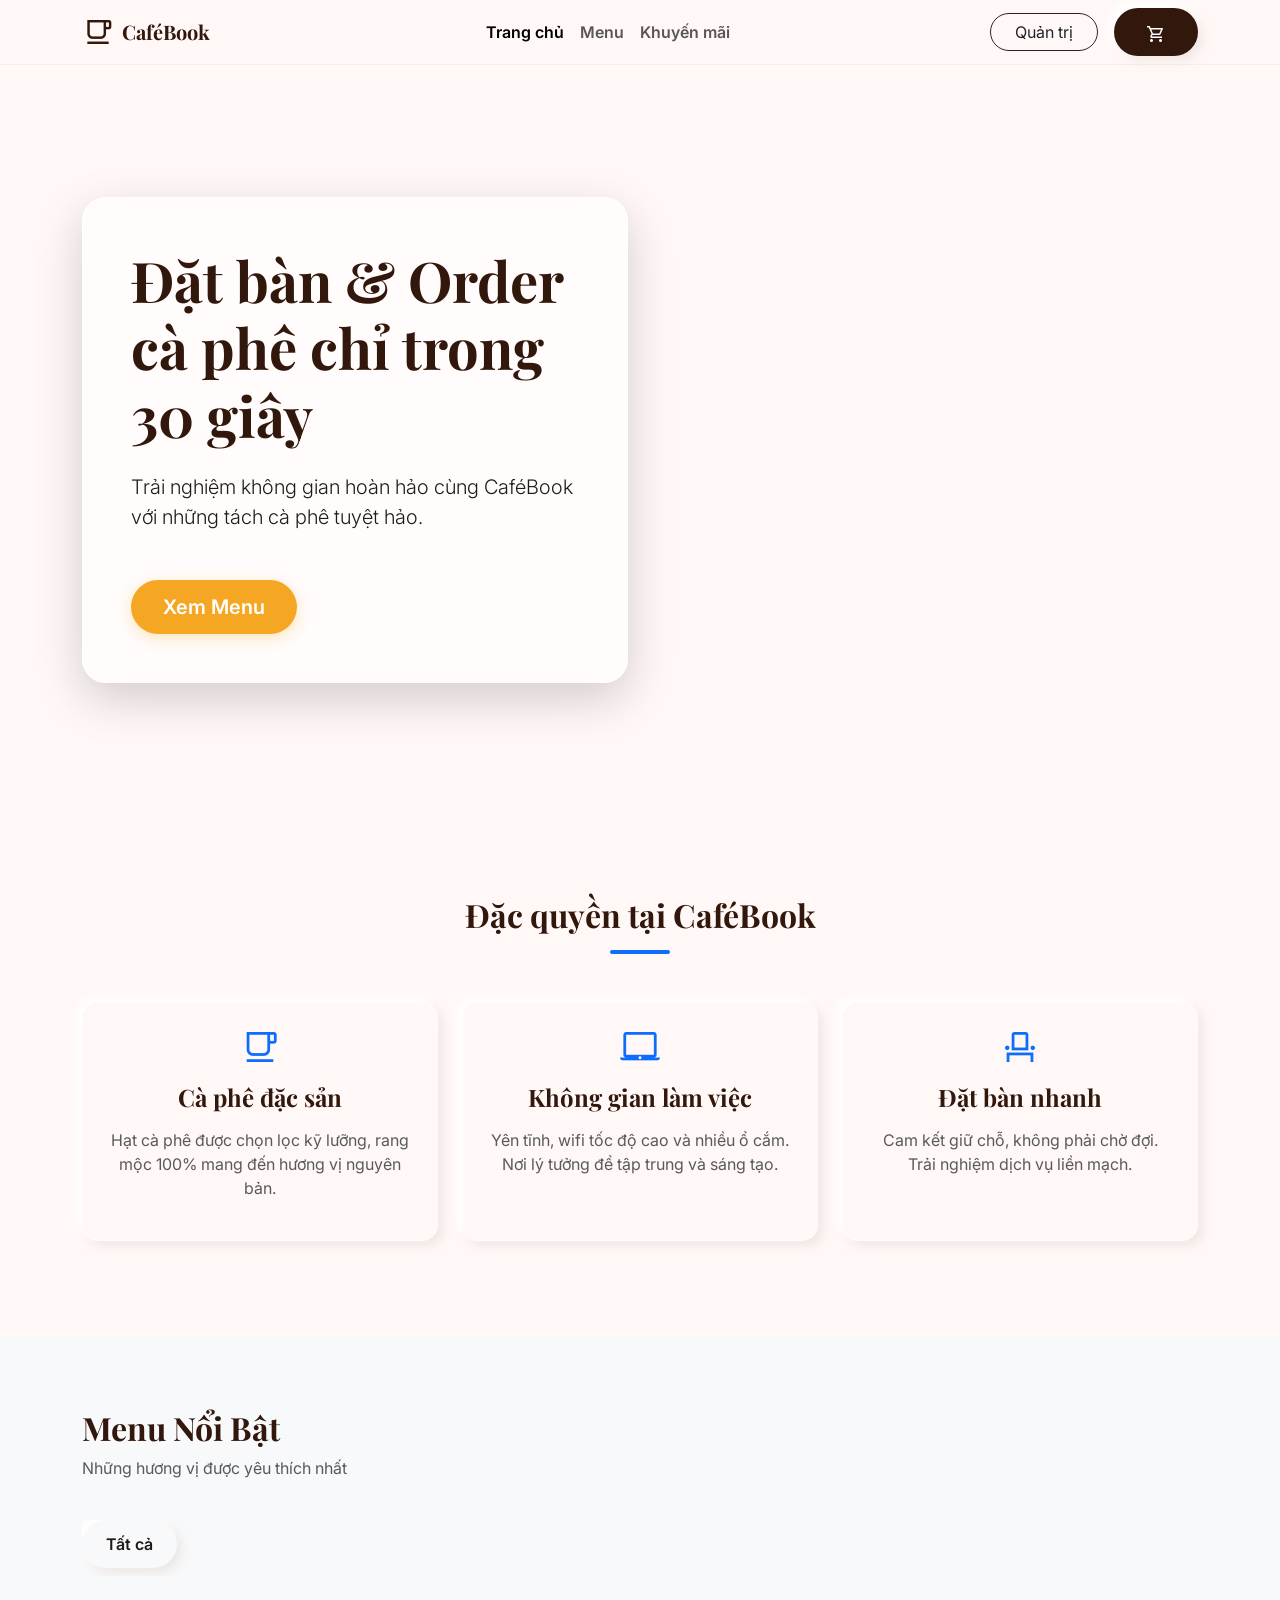
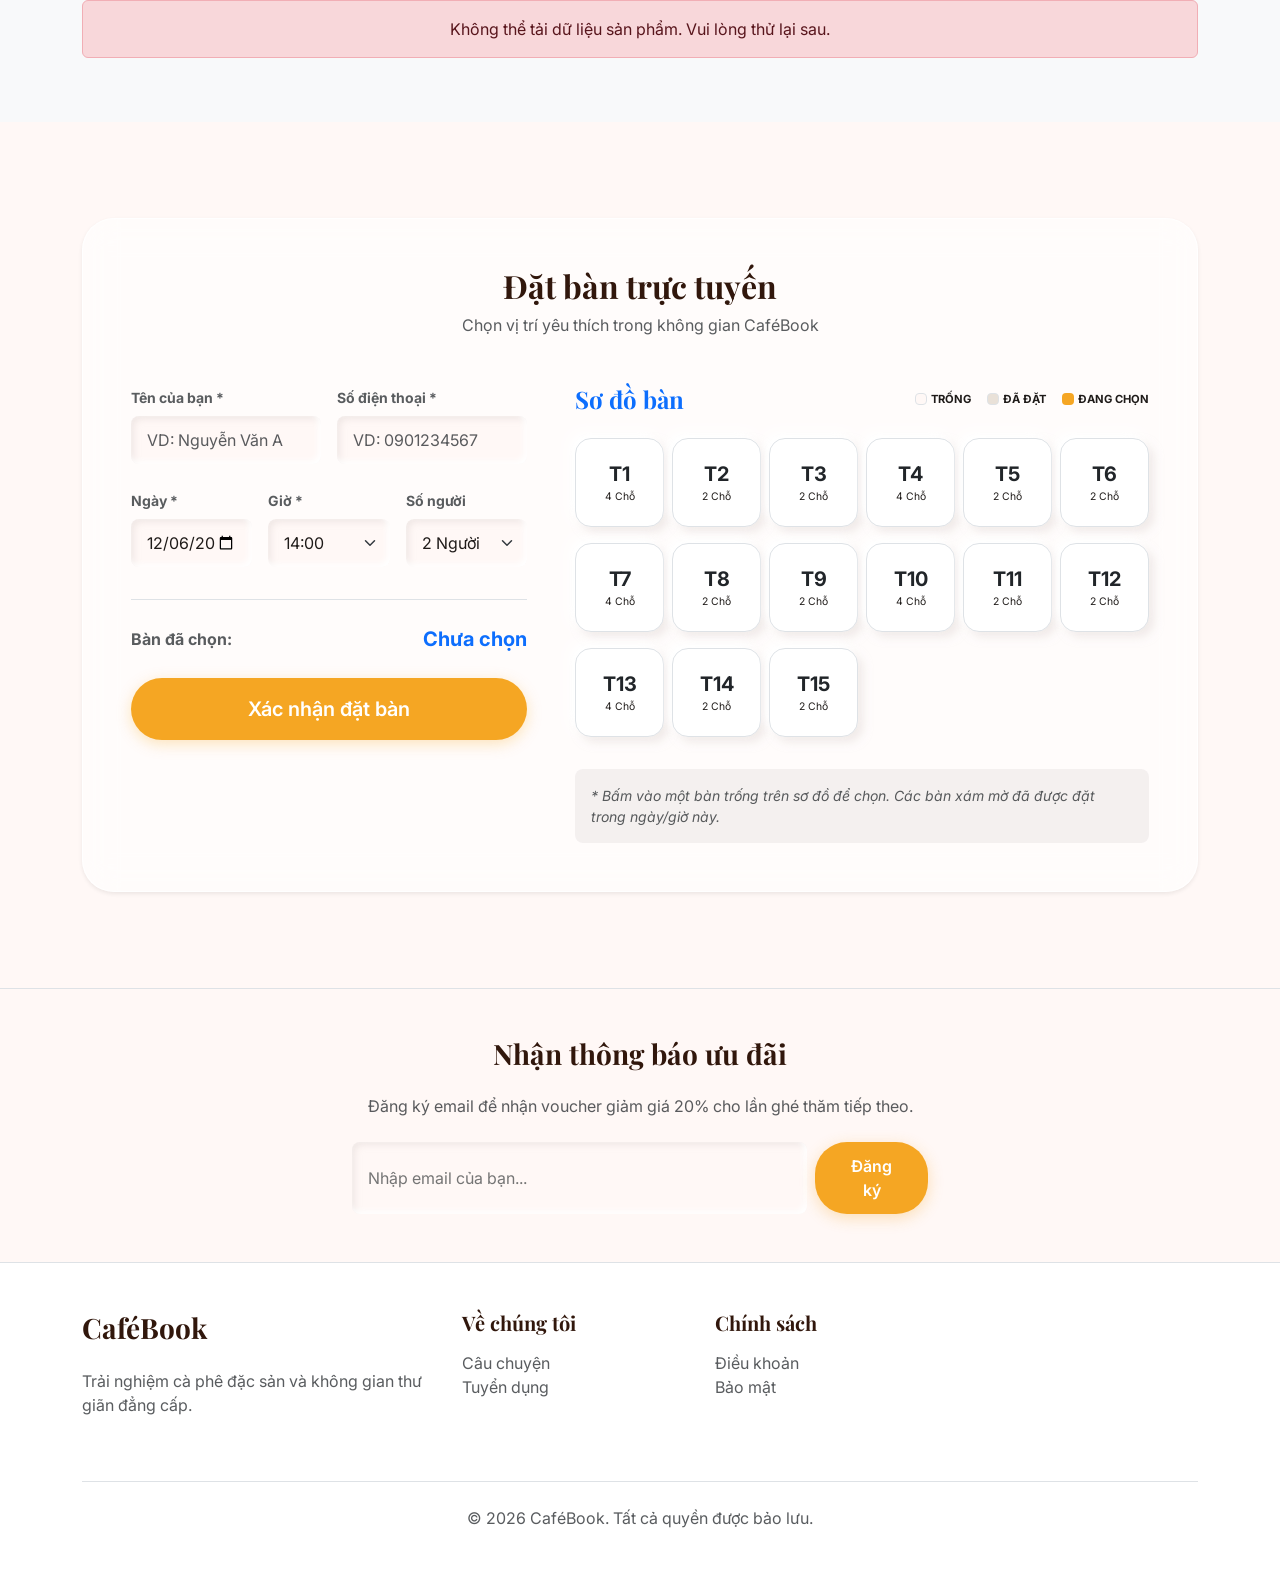
==== index.html @ 98407d62 "commit Push" ====
<!DOCTYPE html>
<html lang="vi">
<head>
    <meta charset="UTF-8">
    <meta name="viewport" content="width=device-width, initial-scale=1.0">
    <title>CaféBook - Trang Chủ</title>
    
    <!-- Google Fonts -->
    <link href="https://fonts.googleapis.com/css2?family=Inter:wght@400;600&family=Playfair+Display:wght@600;700&display=swap" rel="stylesheet">
    <!-- Material Symbols -->
    <link href="https://fonts.googleapis.com/css2?family=Material+Symbols+Outlined:wght,FILL@100..700,0..1&display=swap" rel="stylesheet">
    <!-- Bootstrap 5 CSS -->
    <link href="https://cdn.jsdelivr.net/npm/bootstrap@5.3.2/dist/css/bootstrap.min.css" rel="stylesheet">
    <!-- Custom CSS -->
    <link rel="stylesheet" href="css/style.css">
</head>
<body>

    <!-- TopNavBar -->
    <nav class="navbar navbar-expand-lg fixed-top glass-nav">
        <div class="container container-max">
            <a class="navbar-brand d-flex align-items-center gap-2" href="index.html">
                <span class="material-symbols-outlined fs-2">local_cafe</span>
                <span>CaféBook</span>
            </a>
            <button class="navbar-toggler" type="button" data-bs-toggle="collapse" data-bs-target="#navbarNav">
                <span class="navbar-toggler-icon"></span>
            </button>
            <div class="collapse navbar-collapse" id="navbarNav">
                <ul class="navbar-nav mx-auto mb-2 mb-lg-0 fw-semibold">
                    <li class="nav-item">
                        <a class="nav-link active" href="index.html">Trang chủ</a>
                    </li>
                    <li class="nav-item">
                        <a class="nav-link" href="#menu-section">Menu</a>
                    </li>
                    <li class="nav-item">
                        <a class="nav-link" href="#" id="promo-link">Khuyến mãi</a>
                    </li>
                </ul>
                <div class="d-flex align-items-center gap-3">
                    <a href="admin.html" class="btn btn-outline-dark rounded-pill px-4">Quản trị</a>
                    <button class="btn btn-primary-custom" id="cart-btn">
                        <span class="material-symbols-outlined align-middle fs-5">shopping_cart</span>
                    </button>
                </div>
            </div>
        </div>
    </nav>

    <!-- Hero Section -->
    <header class="hero-section">
        <div class="hero-bg"></div>
        <div class="hero-gradient"></div>
        <div class="container hero-content">
            <div class="row">
                <div class="col-lg-6">
                    <div class="glass-panel p-4 p-md-5 shadow-lg">
                        <h1 class="display-4 fw-bold mb-4">Đặt bàn & Order cà phê chỉ trong 30 giây</h1>
                        <p class="lead mb-5">Trải nghiệm không gian hoàn hảo cùng CaféBook với những tách cà phê tuyệt hảo.</p>
                        <div class="d-flex flex-wrap gap-3">
                            <a href="#menu-section" class="btn btn-accent-custom btn-lg">Xem Menu</a>
                        </div>
                    </div>
                </div>
            </div>
        </div>
    </header>

    <!-- Đặc quyền Section -->
    <section class="py-5">
        <div class="container my-5">
            <div class="text-center mb-5">
                <h2 class="mb-3">Đặc quyền tại CaféBook</h2>
                <div class="mx-auto bg-primary rounded-pill" style="width: 60px; height: 4px;"></div>
            </div>
            <div class="row g-4">
                <div class="col-md-4">
                    <div class="neu-card p-4 text-center">
                        <span class="material-symbols-outlined fs-1 text-primary mb-3">local_cafe</span>
                        <h4 class="mb-3">Cà phê đặc sản</h4>
                        <p class="text-muted">Hạt cà phê được chọn lọc kỹ lưỡng, rang mộc 100% mang đến hương vị nguyên bản.</p>
                    </div>
                </div>
                <div class="col-md-4">
                    <div class="neu-card p-4 text-center">
                        <span class="material-symbols-outlined fs-1 text-primary mb-3">laptop_mac</span>
                        <h4 class="mb-3">Không gian làm việc</h4>
                        <p class="text-muted">Yên tĩnh, wifi tốc độ cao và nhiều ổ cắm. Nơi lý tưởng để tập trung và sáng tạo.</p>
                    </div>
                </div>
                <div class="col-md-4">
                    <div class="neu-card p-4 text-center">
                        <span class="material-symbols-outlined fs-1 text-primary mb-3">event_seat</span>
                        <h4 class="mb-3">Đặt bàn nhanh</h4>
                        <p class="text-muted">Cam kết giữ chỗ, không phải chờ đợi. Trải nghiệm dịch vụ liền mạch.</p>
                    </div>
                </div>
            </div>
        </div>
    </section>

    <!-- Menu Section (Data from API) -->
    <section id="menu-section" class="py-5 bg-light">
        <div class="container my-4">
            <div class="d-flex justify-content-between align-items-end mb-4">
                <div>
                    <h2>Menu Nổi Bật</h2>
                    <p class="text-muted mt-2">Những hương vị được yêu thích nhất</p>
                </div>
            </div>
            
            <div class="d-flex gap-2 mb-4 overflow-auto pb-2" id="category-filters">
                <button class="btn btn-primary-custom px-4 filter-btn active" data-category="all">Tất cả</button>
                <!-- Các nút danh mục sẽ được render bằng JS (Resource 2) -->
            </div>

            <!-- Products List Container -->
            <div id="loading-spinner" class="spinner-container">
                <div class="spinner-border text-primary" role="status">
                    <span class="visually-hidden">Loading...</span>
                </div>
            </div>
            
            <div id="error-message" class="alert alert-danger d-none text-center" role="alert">
                Không thể tải dữ liệu sản phẩm. Vui lòng thử lại sau.
            </div>

            <div class="row g-4" id="product-list">
                <!-- Products will be rendered here via JS -->
            </div>
        </div>
    </section>

    <!-- Booking Section -->
    <section class="py-5" id="booking-section">
        <div class="container my-5">
            <div class="glass-panel p-4 p-md-5 position-relative overflow-hidden shadow-sm" style="border-radius: 2rem;">
                <div class="text-center mb-5 position-relative z-1">
                    <h2 class="mb-2">Đặt bàn trực tuyến</h2>
                    <p class="text-muted">Chọn vị trí yêu thích trong không gian CaféBook</p>
                </div>
                
                <div class="row g-5 position-relative z-1">
                    <!-- Form Selection -->
                    <div class="col-lg-5">
                        <form id="booking-form" class="d-flex flex-column gap-4">
                            <div class="row g-3">
                                <div class="col-md-6">
                                    <label class="form-label text-muted small fw-bold">Tên của bạn *</label>
                                    <input type="text" class="form-control neu-input" id="book-name" required placeholder="VD: Nguyễn Văn A">
                                </div>
                                <div class="col-md-6">
                                    <label class="form-label text-muted small fw-bold">Số điện thoại *</label>
                                    <input type="tel" class="form-control neu-input" id="book-phone" required placeholder="VD: 0901234567">
                                </div>
                            </div>
                            
                            <div class="row g-3">
                                <div class="col-md-4">
                                    <label class="form-label text-muted small fw-bold">Ngày *</label>
                                    <input type="date" class="form-control neu-input" id="book-date" required>
                                </div>
                                <div class="col-md-4">
                                    <label class="form-label text-muted small fw-bold">Giờ *</label>
                                    <select class="form-select neu-input" id="book-time" required>
                                        <option value="08:00">08:00</option>
                                        <option value="10:00">10:00</option>
                                        <option value="14:00" selected>14:00</option>
                                        <option value="16:00">16:00</option>
                                        <option value="19:00">19:00</option>
                                    </select>
                                </div>
                                <div class="col-md-4">
                                    <label class="form-label text-muted small fw-bold">Số người</label>
                                    <select class="form-select neu-input" id="book-guests">
                                        <option value="1">1 Người</option>
                                        <option value="2" selected>2 Người</option>
                                        <option value="4">3 - 4 Người</option>
                                        <option value="6">5+ Người</option>
                                    </select>
                                </div>
                            </div>

                            <div class="mt-2 pt-4 border-top">
                                <div class="d-flex justify-content-between align-items-center mb-4">
                                    <span class="text-muted fw-bold">Bàn đã chọn:</span>
                                    <span class="text-primary fw-bold fs-5" id="selected-table-display">Chưa chọn</span>
                                </div>
                                <input type="hidden" id="book-table-id" required>
                                <button type="submit" class="btn btn-accent-custom w-100 py-3 fs-5" id="btn-submit-booking">Xác nhận đặt bàn</button>
                                <div id="booking-msg" class="mt-3 text-center" style="display: none;"></div>
                            </div>
                        </form>
                    </div>

                    <!-- Floor Plan -->
                    <div class="col-lg-7">
                        <div class="d-flex justify-content-between align-items-center mb-4">
                            <h4 class="mb-0 text-primary font-playfair">Sơ đồ bàn</h4>
                            <div class="d-flex gap-3 text-uppercase" style="font-size: 0.7rem; font-weight: bold;">
                                <div class="d-flex align-items-center gap-1"><div class="rounded-1 border" style="width:12px;height:12px;background:#fff8f6;"></div> Trống</div>
                                <div class="d-flex align-items-center gap-1"><div class="rounded-1 border" style="width:12px;height:12px;background:#e9e1d8;"></div> Đã đặt</div>
                                <div class="d-flex align-items-center gap-1"><div class="rounded-1" style="width:12px;height:12px;background:#F5A623;"></div> Đang chọn</div>
                            </div>
                        </div>
                        
                        <div class="row g-2" id="floor-plan">
                            <!-- Tables will be rendered here by JS -->
                            <div class="col-12 text-center py-5"><div class="spinner-border text-primary" role="status"></div></div>
                        </div>
                        
                        <div class="mt-4 p-3 rounded-3" style="background-color: rgba(49, 23, 12, 0.05);">
                            <p class="text-muted small mb-0 fst-italic">* Bấm vào một bàn trống trên sơ đồ để chọn. Các bàn xám mờ đã được đặt trong ngày/giờ này.</p>
                        </div>
                    </div>
                </div>
            </div>
        </div>
    </section>

    <!-- Newsletter (jQuery implementation) -->
    <section class="py-5 border-top">
        <div class="container text-center max-w-md mx-auto" style="max-width: 600px;">
            <h3 class="mb-4">Nhận thông báo ưu đãi</h3>
            <p class="text-muted mb-4">Đăng ký email để nhận voucher giảm giá 20% cho lần ghé thăm tiếp theo.</p>
            <div id="newsletter-form-container">
                <form id="newsletter-form" class="d-flex gap-2">
                    <input type="email" class="neu-input" id="nl-email" placeholder="Nhập email của bạn..." required>
                    <button type="submit" class="btn btn-accent-custom whitespace-nowrap">Đăng ký</button>
                </form>
                <div id="nl-message" class="mt-3 text-success" style="display: none;"></div>
            </div>
        </div>
    </section>

    <!-- Footer -->
    <footer class="bg-white py-5 border-top mt-auto">
        <div class="container">
            <div class="row g-4">
                <div class="col-md-4">
                    <h3 class="mb-4">CaféBook</h3>
                    <p class="text-muted">Trải nghiệm cà phê đặc sản và không gian thư giãn đẳng cấp.</p>
                </div>
                <div class="col-md-8">
                    <div class="row">
                        <div class="col-sm-4 mb-3">
                            <h5 class="mb-3">Về chúng tôi</h5>
                            <ul class="list-unstyled">
                                <li><a href="#" class="text-decoration-none text-muted">Câu chuyện</a></li>
                                <li><a href="#" class="text-decoration-none text-muted">Tuyển dụng</a></li>
                            </ul>
                        </div>
                        <div class="col-sm-4 mb-3">
                            <h5 class="mb-3">Chính sách</h5>
                            <ul class="list-unstyled">
                                <li><a href="#" class="text-decoration-none text-muted">Điều khoản</a></li>
                                <li><a href="#" class="text-decoration-none text-muted">Bảo mật</a></li>
                            </ul>
                        </div>
                    </div>
                </div>
            </div>
            <div class="text-center mt-5 pt-4 border-top text-muted">
                &copy; 2026 CaféBook. Tất cả quyền được bảo lưu.
            </div>
        </div>
    </footer>

    <!-- Scripts -->
    <script src="https://code.jquery.com/jquery-3.7.1.min.js"></script>
    <script src="https://cdn.jsdelivr.net/npm/bootstrap@5.3.2/dist/js/bootstrap.bundle.min.js"></script>
    <script src="js/api.js"></script>
    <script src="js/utils.js"></script>
    <script src="js/main.js"></script>
</body>
</html>
---- css/style.css ----
:root {
  --primary-color: #31170c;
  --accent-color: #F5A623;
  --surface-color: #fff8f6;
  --on-surface-color: #1f1b19;
  --on-surface-variant: #504440;
  --glass-bg: rgba(255, 248, 246, 0.85);
  --glass-border: rgba(74, 44, 31, 0.05);
  --neu-bg: #fff8f6;
  --neu-shadow: -5px -5px 10px #ffffff, 5px 5px 10px rgba(225, 216, 214, 0.5);
  --neu-shadow-inset: inset -3px -3px 6px #ffffff, inset 3px 3px 6px rgba(225, 216, 214, 0.5);
}

body {
  background-color: var(--surface-color);
  color: var(--on-surface-color);
  font-family: 'Inter', sans-serif;
  padding-top: 80px; /* For fixed navbar */
}

h1, h2, h3, h4, h5, h6, .navbar-brand {
  font-family: 'Playfair Display', serif;
  color: var(--primary-color);
  font-weight: 700;
}

/* Glassmorphism Navbar */
.glass-nav {
  background: var(--glass-bg);
  backdrop-filter: blur(20px);
  -webkit-backdrop-filter: blur(20px);
  border-bottom: 1px solid var(--glass-border);
}

.glass-panel {
  background: rgba(255, 255, 255, 0.6);
  backdrop-filter: blur(16px);
  -webkit-backdrop-filter: blur(16px);
  border: 1px solid rgba(255, 255, 255, 0.8);
  border-radius: 1.5rem;
}

/* Neumorphism Cards */
.neu-card {
  background-color: var(--neu-bg);
  box-shadow: var(--neu-shadow);
  border: 1px solid rgba(255, 255, 255, 0.5);
  border-radius: 1rem;
  transition: transform 0.3s ease, box-shadow 0.3s ease;
  height: 100%;
}

.neu-card:hover {
  transform: translateY(-5px);
}

/* Neumorphism Inputs */
.neu-input {
  background-color: var(--neu-bg);
  box-shadow: var(--neu-shadow-inset);
  border: none;
  border-radius: 0.5rem;
  padding: 0.75rem 1rem;
  width: 100%;
  color: var(--on-surface-color);
}

.neu-input:focus {
  outline: none;
  box-shadow: 0 0 0 1px var(--accent-color), var(--neu-shadow-inset);
}

/* Custom Buttons */
.btn-primary-custom {
  background-color: var(--primary-color);
  color: white;
  border-radius: 2rem;
  padding: 0.75rem 2rem;
  box-shadow: var(--neu-shadow);
  border: none;
  transition: all 0.3s ease;
  font-weight: 600;
}

.btn-primary-custom:hover {
  background-color: #4a2c1f;
  color: white;
  transform: scale(0.98);
}

.btn-accent-custom {
  background-color: var(--accent-color);
  color: white;
  border-radius: 2rem;
  padding: 0.75rem 2rem;
  box-shadow: 0 4px 15px rgba(245, 166, 35, 0.3);
  border: none;
  transition: all 0.3s ease;
  font-weight: 600;
}

.btn-accent-custom:hover {
  background-color: #e09612;
  color: white;
  transform: scale(0.98);
}

/* Hero Section */
.hero-section {
  position: relative;
  min-height: 80vh;
  display: flex;
  align-items: center;
  justify-content: center;
  overflow: hidden;
}

.hero-bg {
  position: absolute;
  top: 0; left: 0; right: 0; bottom: 0;
  background-image: url('https://lh3.googleusercontent.com/aida-public/[base64]');
  background-size: cover;
  background-position: center;
  opacity: 0.9;
  z-index: 0;
}

.hero-gradient {
  position: absolute;
  inset: 0;
  background: linear-gradient(to right, rgba(255, 248, 246, 0.9), transparent);
  z-index: 1;
}

.hero-content {
  position: relative;
  z-index: 2;
}

/* Product Cards */
.product-img-wrapper {
  height: 220px;
  overflow: hidden;
  border-radius: 1rem 1rem 0 0;
  position: relative;
}

.product-img {
  width: 100%;
  height: 100%;
  object-fit: cover;
  transition: transform 0.5s ease;
}

.neu-card:hover .product-img {
  transform: scale(1.05);
}

.badge-custom {
  position: absolute;
  top: 1rem;
  right: 1rem;
  background-color: var(--accent-color);
  color: white;
  padding: 0.25rem 0.75rem;
  border-radius: 1rem;
  font-size: 0.75rem;
  font-weight: bold;
  text-transform: uppercase;
  z-index: 10;
}

.add-btn {
  width: 40px;
  height: 40px;
  border-radius: 50%;
  background-color: #e9e1d8;
  color: var(--primary-color);
  display: flex;
  align-items: center;
  justify-content: center;
  border: none;
  transition: all 0.3s ease;
}

.add-btn:hover {
  background-color: var(--primary-color);
  color: white;
}

/* Form Error Validation */
.error-message {
  color: #dc3545;
  font-size: 0.875rem;
  margin-top: 0.25rem;
  display: none;
}

.neu-input.is-invalid {
  box-shadow: 0 0 0 1px #dc3545, var(--neu-shadow-inset);
}

/* Spinner Skeleton */
.skeleton {
  background: #e0d8d6;
  background: linear-gradient(90deg, #e0d8d6 8%, #f0e8e6 18%, #e0d8d6 33%);
  background-size: 200% 100%;
  animation: shimmer 1.5s infinite linear;
}

@keyframes shimmer {
  0% { background-position: -200% 0; }
  100% { background-position: 200% 0; }
}

.spinner-container {
  display: flex;
  justify-content: center;
  align-items: center;
  min-height: 200px;
}

/* Admin Sidebar */
.admin-sidebar {
  min-height: calc(100vh - 80px);
  background: rgba(255, 255, 255, 0.4);
  backdrop-filter: blur(16px);
  border-right: 1px solid rgba(74, 44, 31, 0.05);
}

.nav-link-custom {
  color: var(--on-surface-variant);
  border-radius: 0.5rem;
  margin-bottom: 0.5rem;
  transition: all 0.3s ease;
}

.nav-link-custom:hover, .nav-link-custom.active {
  background-color: var(--primary-color);
  color: white;
}

/* Admin Table */
.table-custom {
  background-color: transparent;
}

.table-custom th {
  border-bottom: 2px solid var(--glass-border);
  color: var(--on-surface-variant);
  font-weight: 600;
}

.table-custom td {
  border-bottom: 1px solid var(--glass-border);
  vertical-align: middle;
}
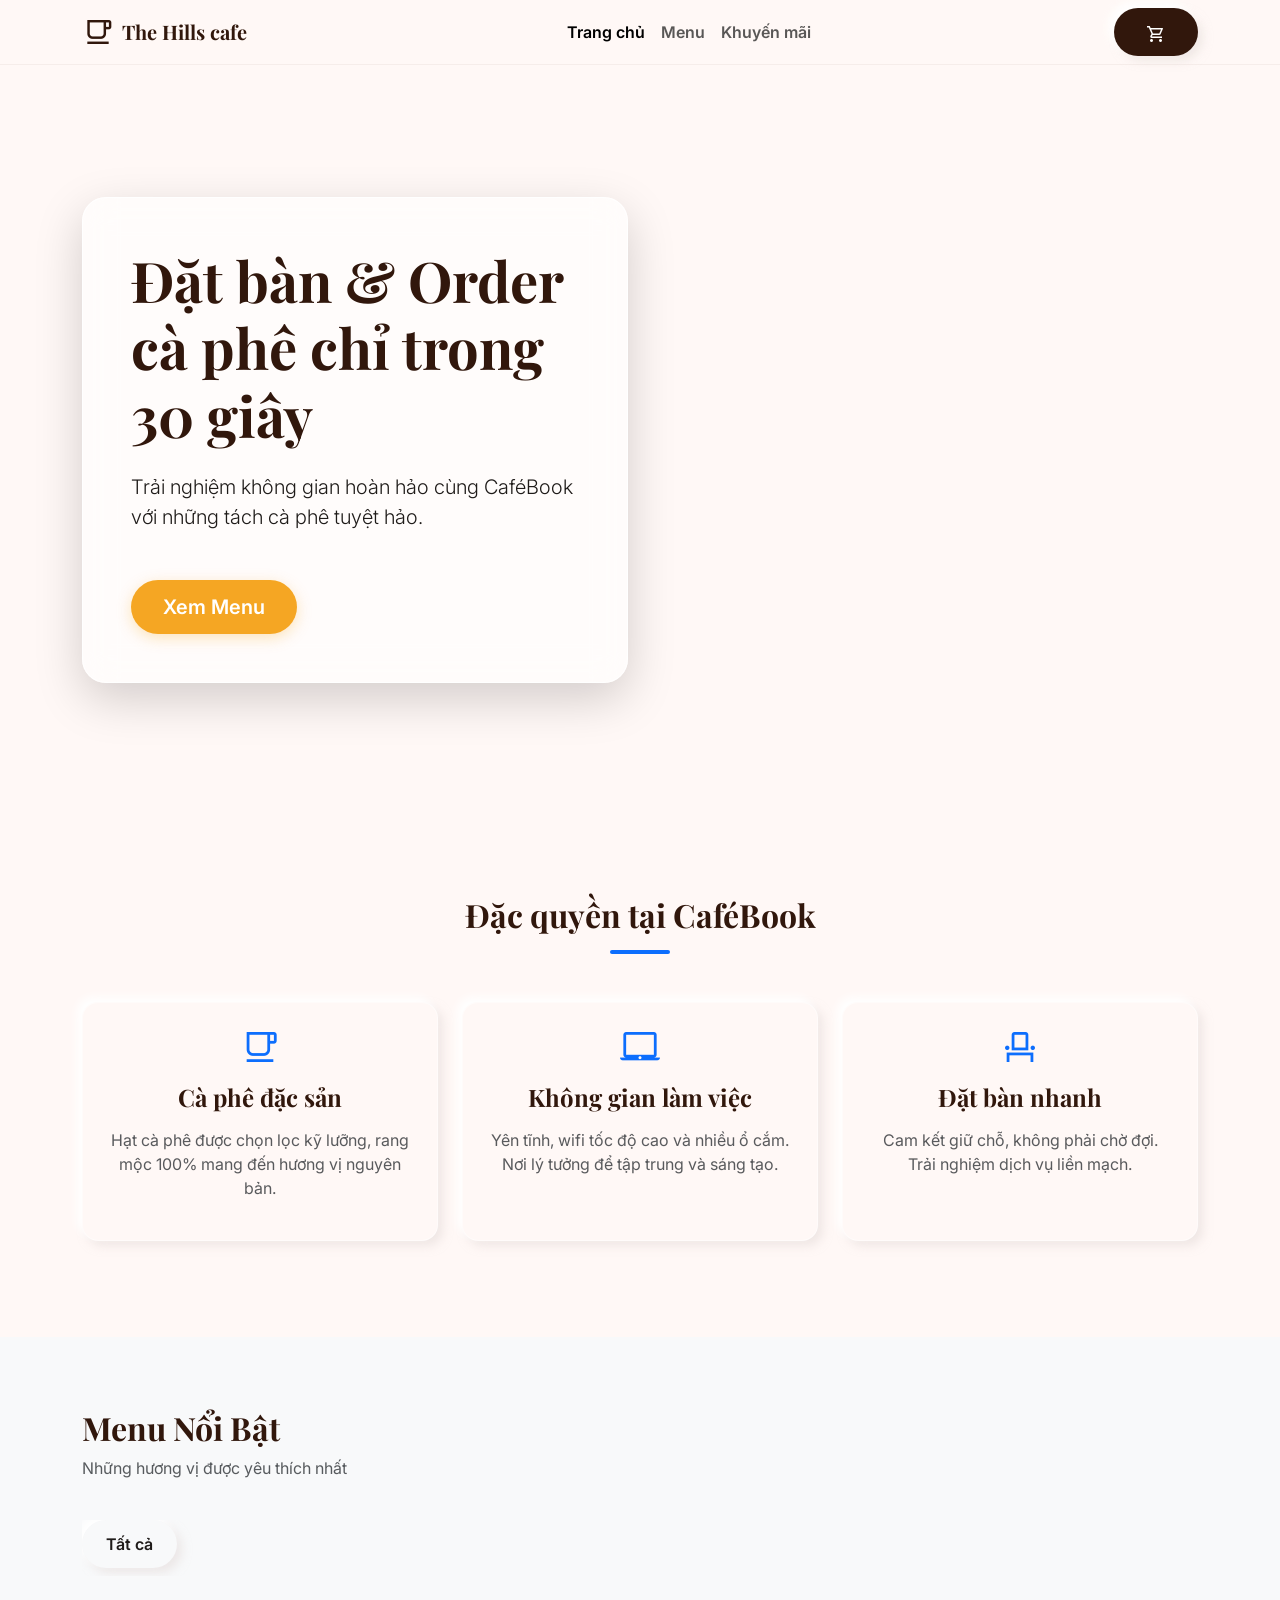
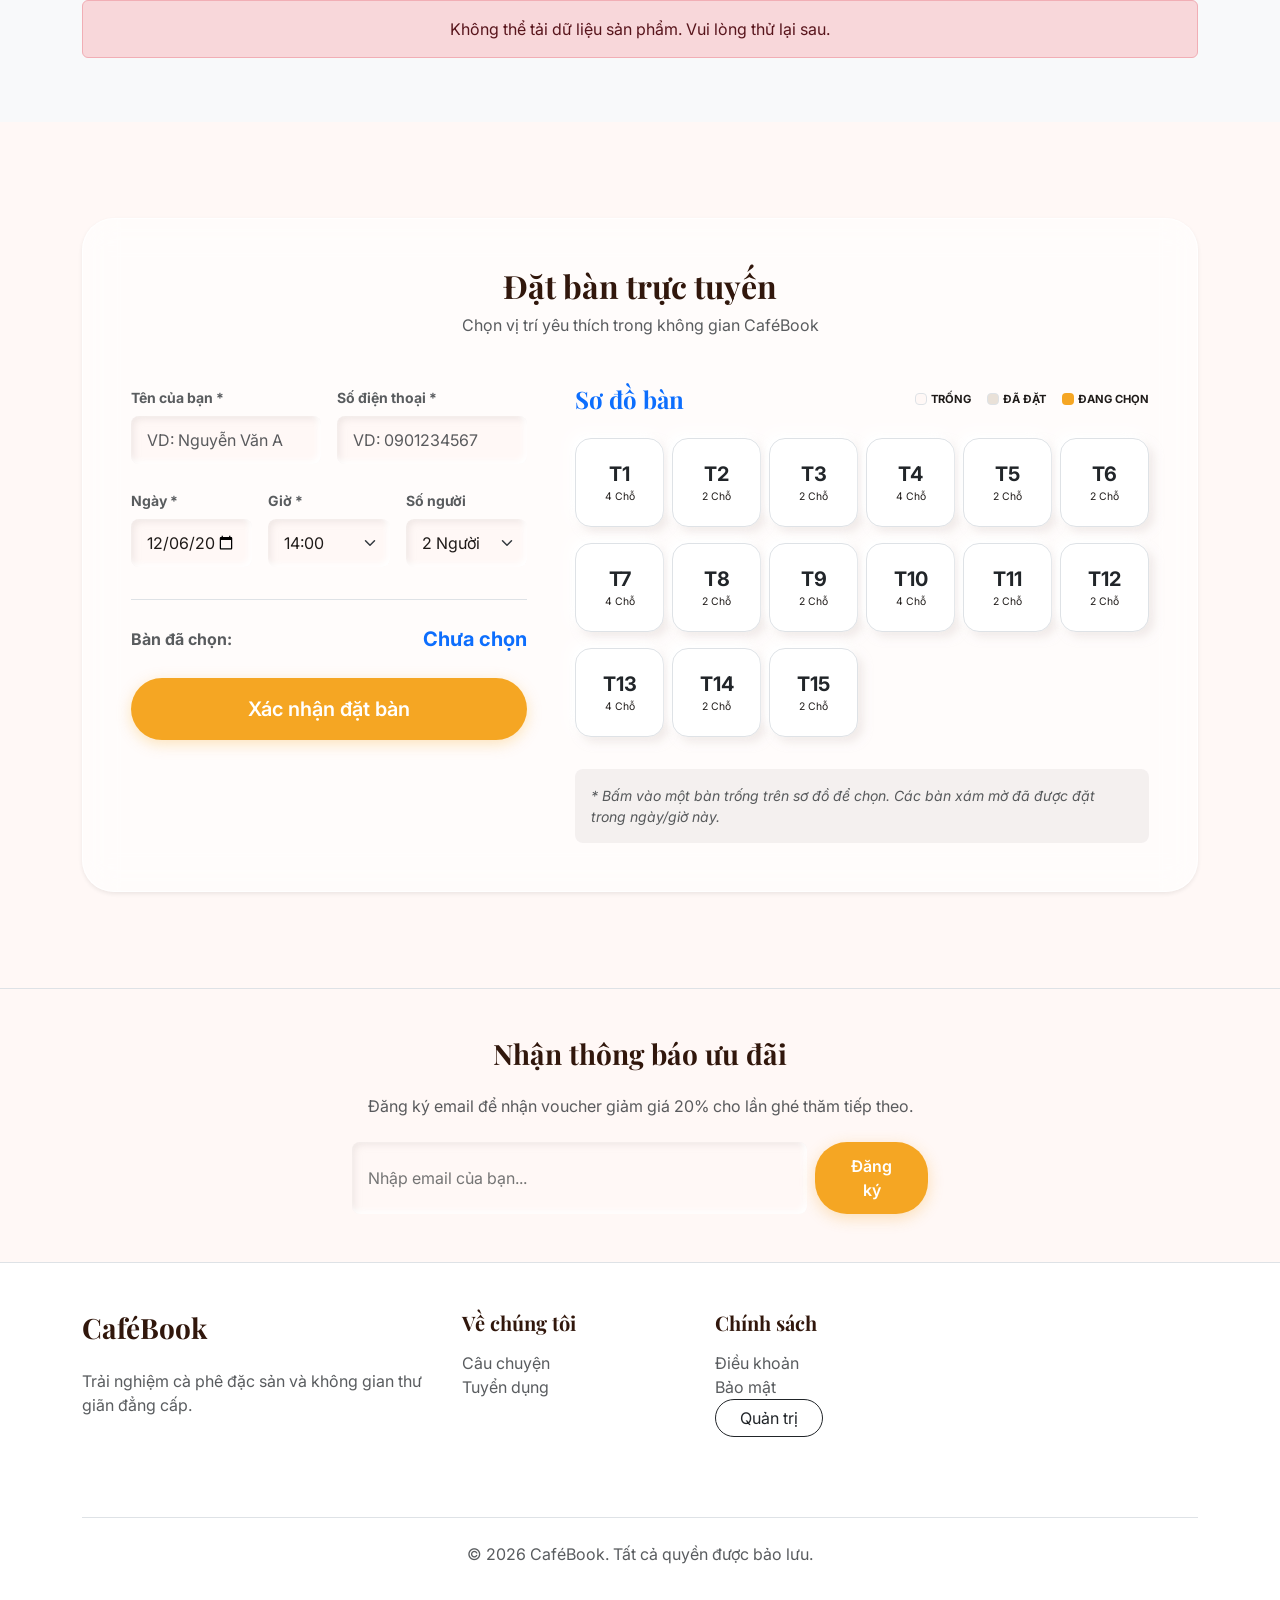
==== commit 4fcdc3f1: "sửa nút admin" ====
--- a/index.html
+++ b/index.html
@@ -1,19 +1,28 @@
 <!DOCTYPE html>
 <html lang="vi">
+
 <head>
     <meta charset="UTF-8">
     <meta name="viewport" content="width=device-width, initial-scale=1.0">
-    <title>CaféBook - Trang Chủ</title>
-    
+    <title>The Hills cafe</title>
+
+    <!-- Favicon -->
+    <link rel="icon"
+        href="data:image/svg+xml,<svg xmlns=%22http://www.w3.org/2000/svg%22 viewBox=%220 0 100 100%22><text y=%22.9em%22 font-size=%2290%22>☕</text></svg>">
+
     <!-- Google Fonts -->
-    <link href="https://fonts.googleapis.com/css2?family=Inter:wght@400;600&family=Playfair+Display:wght@600;700&display=swap" rel="stylesheet">
+    <link
+        href="https://fonts.googleapis.com/css2?family=Inter:wght@400;600&family=Playfair+Display:wght@600;700&display=swap"
+        rel="stylesheet">
     <!-- Material Symbols -->
-    <link href="https://fonts.googleapis.com/css2?family=Material+Symbols+Outlined:wght,FILL@100..700,0..1&display=swap" rel="stylesheet">
+    <link href="https://fonts.googleapis.com/css2?family=Material+Symbols+Outlined:wght,FILL@100..700,0..1&display=swap"
+        rel="stylesheet">
     <!-- Bootstrap 5 CSS -->
     <link href="https://cdn.jsdelivr.net/npm/bootstrap@5.3.2/dist/css/bootstrap.min.css" rel="stylesheet">
     <!-- Custom CSS -->
     <link rel="stylesheet" href="css/style.css">
 </head>
+
 <body>
 
     <!-- TopNavBar -->
@@ -21,7 +30,7 @@
         <div class="container container-max">
             <a class="navbar-brand d-flex align-items-center gap-2" href="index.html">
                 <span class="material-symbols-outlined fs-2">local_cafe</span>
-                <span>CaféBook</span>
+                <span>The Hills cafe</span>
             </a>
             <button class="navbar-toggler" type="button" data-bs-toggle="collapse" data-bs-target="#navbarNav">
                 <span class="navbar-toggler-icon"></span>
@@ -39,7 +48,6 @@
                     </li>
                 </ul>
                 <div class="d-flex align-items-center gap-3">
-                    <a href="admin.html" class="btn btn-outline-dark rounded-pill px-4">Quản trị</a>
                     <button class="btn btn-primary-custom" id="cart-btn">
                         <span class="material-symbols-outlined align-middle fs-5">shopping_cart</span>
                     </button>
@@ -57,7 +65,8 @@
                 <div class="col-lg-6">
                     <div class="glass-panel p-4 p-md-5 shadow-lg">
                         <h1 class="display-4 fw-bold mb-4">Đặt bàn & Order cà phê chỉ trong 30 giây</h1>
-                        <p class="lead mb-5">Trải nghiệm không gian hoàn hảo cùng CaféBook với những tách cà phê tuyệt hảo.</p>
+                        <p class="lead mb-5">Trải nghiệm không gian hoàn hảo cùng CaféBook với những tách cà phê tuyệt
+                            hảo.</p>
                         <div class="d-flex flex-wrap gap-3">
                             <a href="#menu-section" class="btn btn-accent-custom btn-lg">Xem Menu</a>
                         </div>
@@ -79,14 +88,16 @@
                     <div class="neu-card p-4 text-center">
                         <span class="material-symbols-outlined fs-1 text-primary mb-3">local_cafe</span>
                         <h4 class="mb-3">Cà phê đặc sản</h4>
-                        <p class="text-muted">Hạt cà phê được chọn lọc kỹ lưỡng, rang mộc 100% mang đến hương vị nguyên bản.</p>
+                        <p class="text-muted">Hạt cà phê được chọn lọc kỹ lưỡng, rang mộc 100% mang đến hương vị nguyên
+                            bản.</p>
                     </div>
                 </div>
                 <div class="col-md-4">
                     <div class="neu-card p-4 text-center">
                         <span class="material-symbols-outlined fs-1 text-primary mb-3">laptop_mac</span>
                         <h4 class="mb-3">Không gian làm việc</h4>
-                        <p class="text-muted">Yên tĩnh, wifi tốc độ cao và nhiều ổ cắm. Nơi lý tưởng để tập trung và sáng tạo.</p>
+                        <p class="text-muted">Yên tĩnh, wifi tốc độ cao và nhiều ổ cắm. Nơi lý tưởng để tập trung và
+                            sáng tạo.</p>
                     </div>
                 </div>
                 <div class="col-md-4">
@@ -109,7 +120,7 @@
                     <p class="text-muted mt-2">Những hương vị được yêu thích nhất</p>
                 </div>
             </div>
-            
+
             <div class="d-flex gap-2 mb-4 overflow-auto pb-2" id="category-filters">
                 <button class="btn btn-primary-custom px-4 filter-btn active" data-category="all">Tất cả</button>
                 <!-- Các nút danh mục sẽ được render bằng JS (Resource 2) -->
@@ -121,7 +132,7 @@
                     <span class="visually-hidden">Loading...</span>
                 </div>
             </div>
-            
+
             <div id="error-message" class="alert alert-danger d-none text-center" role="alert">
                 Không thể tải dữ liệu sản phẩm. Vui lòng thử lại sau.
             </div>
@@ -135,12 +146,13 @@
     <!-- Booking Section -->
     <section class="py-5" id="booking-section">
         <div class="container my-5">
-            <div class="glass-panel p-4 p-md-5 position-relative overflow-hidden shadow-sm" style="border-radius: 2rem;">
+            <div class="glass-panel p-4 p-md-5 position-relative overflow-hidden shadow-sm"
+                style="border-radius: 2rem;">
                 <div class="text-center mb-5 position-relative z-1">
                     <h2 class="mb-2">Đặt bàn trực tuyến</h2>
                     <p class="text-muted">Chọn vị trí yêu thích trong không gian CaféBook</p>
                 </div>
-                
+
                 <div class="row g-5 position-relative z-1">
                     <!-- Form Selection -->
                     <div class="col-lg-5">
@@ -148,14 +160,16 @@
                             <div class="row g-3">
                                 <div class="col-md-6">
                                     <label class="form-label text-muted small fw-bold">Tên của bạn *</label>
-                                    <input type="text" class="form-control neu-input" id="book-name" required placeholder="VD: Nguyễn Văn A">
+                                    <input type="text" class="form-control neu-input" id="book-name" required
+                                        placeholder="VD: Nguyễn Văn A">
                                 </div>
                                 <div class="col-md-6">
                                     <label class="form-label text-muted small fw-bold">Số điện thoại *</label>
-                                    <input type="tel" class="form-control neu-input" id="book-phone" required placeholder="VD: 0901234567">
-                                </div>
-                            </div>
-                            
+                                    <input type="tel" class="form-control neu-input" id="book-phone" required
+                                        placeholder="VD: 0901234567">
+                                </div>
+                            </div>
+
                             <div class="row g-3">
                                 <div class="col-md-4">
                                     <label class="form-label text-muted small fw-bold">Ngày *</label>
@@ -188,7 +202,8 @@
                                     <span class="text-primary fw-bold fs-5" id="selected-table-display">Chưa chọn</span>
                                 </div>
                                 <input type="hidden" id="book-table-id" required>
-                                <button type="submit" class="btn btn-accent-custom w-100 py-3 fs-5" id="btn-submit-booking">Xác nhận đặt bàn</button>
+                                <button type="submit" class="btn btn-accent-custom w-100 py-3 fs-5"
+                                    id="btn-submit-booking">Xác nhận đặt bàn</button>
                                 <div id="booking-msg" class="mt-3 text-center" style="display: none;"></div>
                             </div>
                         </form>
@@ -199,19 +214,31 @@
                         <div class="d-flex justify-content-between align-items-center mb-4">
                             <h4 class="mb-0 text-primary font-playfair">Sơ đồ bàn</h4>
                             <div class="d-flex gap-3 text-uppercase" style="font-size: 0.7rem; font-weight: bold;">
-                                <div class="d-flex align-items-center gap-1"><div class="rounded-1 border" style="width:12px;height:12px;background:#fff8f6;"></div> Trống</div>
-                                <div class="d-flex align-items-center gap-1"><div class="rounded-1 border" style="width:12px;height:12px;background:#e9e1d8;"></div> Đã đặt</div>
-                                <div class="d-flex align-items-center gap-1"><div class="rounded-1" style="width:12px;height:12px;background:#F5A623;"></div> Đang chọn</div>
-                            </div>
-                        </div>
-                        
+                                <div class="d-flex align-items-center gap-1">
+                                    <div class="rounded-1 border" style="width:12px;height:12px;background:#fff8f6;">
+                                    </div> Trống
+                                </div>
+                                <div class="d-flex align-items-center gap-1">
+                                    <div class="rounded-1 border" style="width:12px;height:12px;background:#e9e1d8;">
+                                    </div> Đã đặt
+                                </div>
+                                <div class="d-flex align-items-center gap-1">
+                                    <div class="rounded-1" style="width:12px;height:12px;background:#F5A623;"></div>
+                                    Đang chọn
+                                </div>
+                            </div>
+                        </div>
+
                         <div class="row g-2" id="floor-plan">
                             <!-- Tables will be rendered here by JS -->
-                            <div class="col-12 text-center py-5"><div class="spinner-border text-primary" role="status"></div></div>
-                        </div>
-                        
+                            <div class="col-12 text-center py-5">
+                                <div class="spinner-border text-primary" role="status"></div>
+                            </div>
+                        </div>
+
                         <div class="mt-4 p-3 rounded-3" style="background-color: rgba(49, 23, 12, 0.05);">
-                            <p class="text-muted small mb-0 fst-italic">* Bấm vào một bàn trống trên sơ đồ để chọn. Các bàn xám mờ đã được đặt trong ngày/giờ này.</p>
+                            <p class="text-muted small mb-0 fst-italic">* Bấm vào một bàn trống trên sơ đồ để chọn. Các
+                                bàn xám mờ đã được đặt trong ngày/giờ này.</p>
                         </div>
                     </div>
                 </div>
@@ -256,6 +283,7 @@
                             <ul class="list-unstyled">
                                 <li><a href="#" class="text-decoration-none text-muted">Điều khoản</a></li>
                                 <li><a href="#" class="text-decoration-none text-muted">Bảo mật</a></li>
+                                <a href="admin.html" class="btn btn-outline-dark rounded-pill px-4">Quản trị</a>
                             </ul>
                         </div>
                     </div>
@@ -266,6 +294,30 @@
             </div>
         </div>
     </footer>
+
+    <!-- Cart Offcanvas -->
+    <div class="offcanvas offcanvas-end" tabindex="-1" id="cartOffcanvas" aria-labelledby="cartOffcanvasLabel">
+        <div class="offcanvas-header border-bottom">
+            <h5 class="offcanvas-title d-flex align-items-center gap-2 font-playfair fw-bold" id="cartOffcanvasLabel">
+                <span class="material-symbols-outlined text-primary">shopping_cart</span>
+                Giỏ hàng của bạn
+            </h5>
+            <button type="button" class="btn-close" data-bs-dismiss="offcanvas" aria-label="Close"></button>
+        </div>
+        <div class="offcanvas-body d-flex flex-column" style="background-color: #fcfaf8;">
+            <div id="cart-items" class="flex-grow-1 overflow-auto pe-2">
+                <!-- Items will be rendered here by JS -->
+            </div>
+
+            <div class="mt-auto border-top pt-3 bg-white p-3 rounded-3 shadow-sm mt-3">
+                <div class="d-flex justify-content-between mb-3">
+                    <span class="text-muted fw-bold">Tổng tiền:</span>
+                    <span class="fs-5 fw-bold text-primary" id="cart-total">0 ₫</span>
+                </div>
+                <button class="btn btn-accent-custom w-100 py-3" id="btn-checkout">Thanh toán ngay</button>
+            </div>
+        </div>
+    </div>
 
     <!-- Scripts -->
     <script src="https://code.jquery.com/jquery-3.7.1.min.js"></script>
@@ -274,4 +326,5 @@
     <script src="js/utils.js"></script>
     <script src="js/main.js"></script>
 </body>
-</html>
+
+</html>
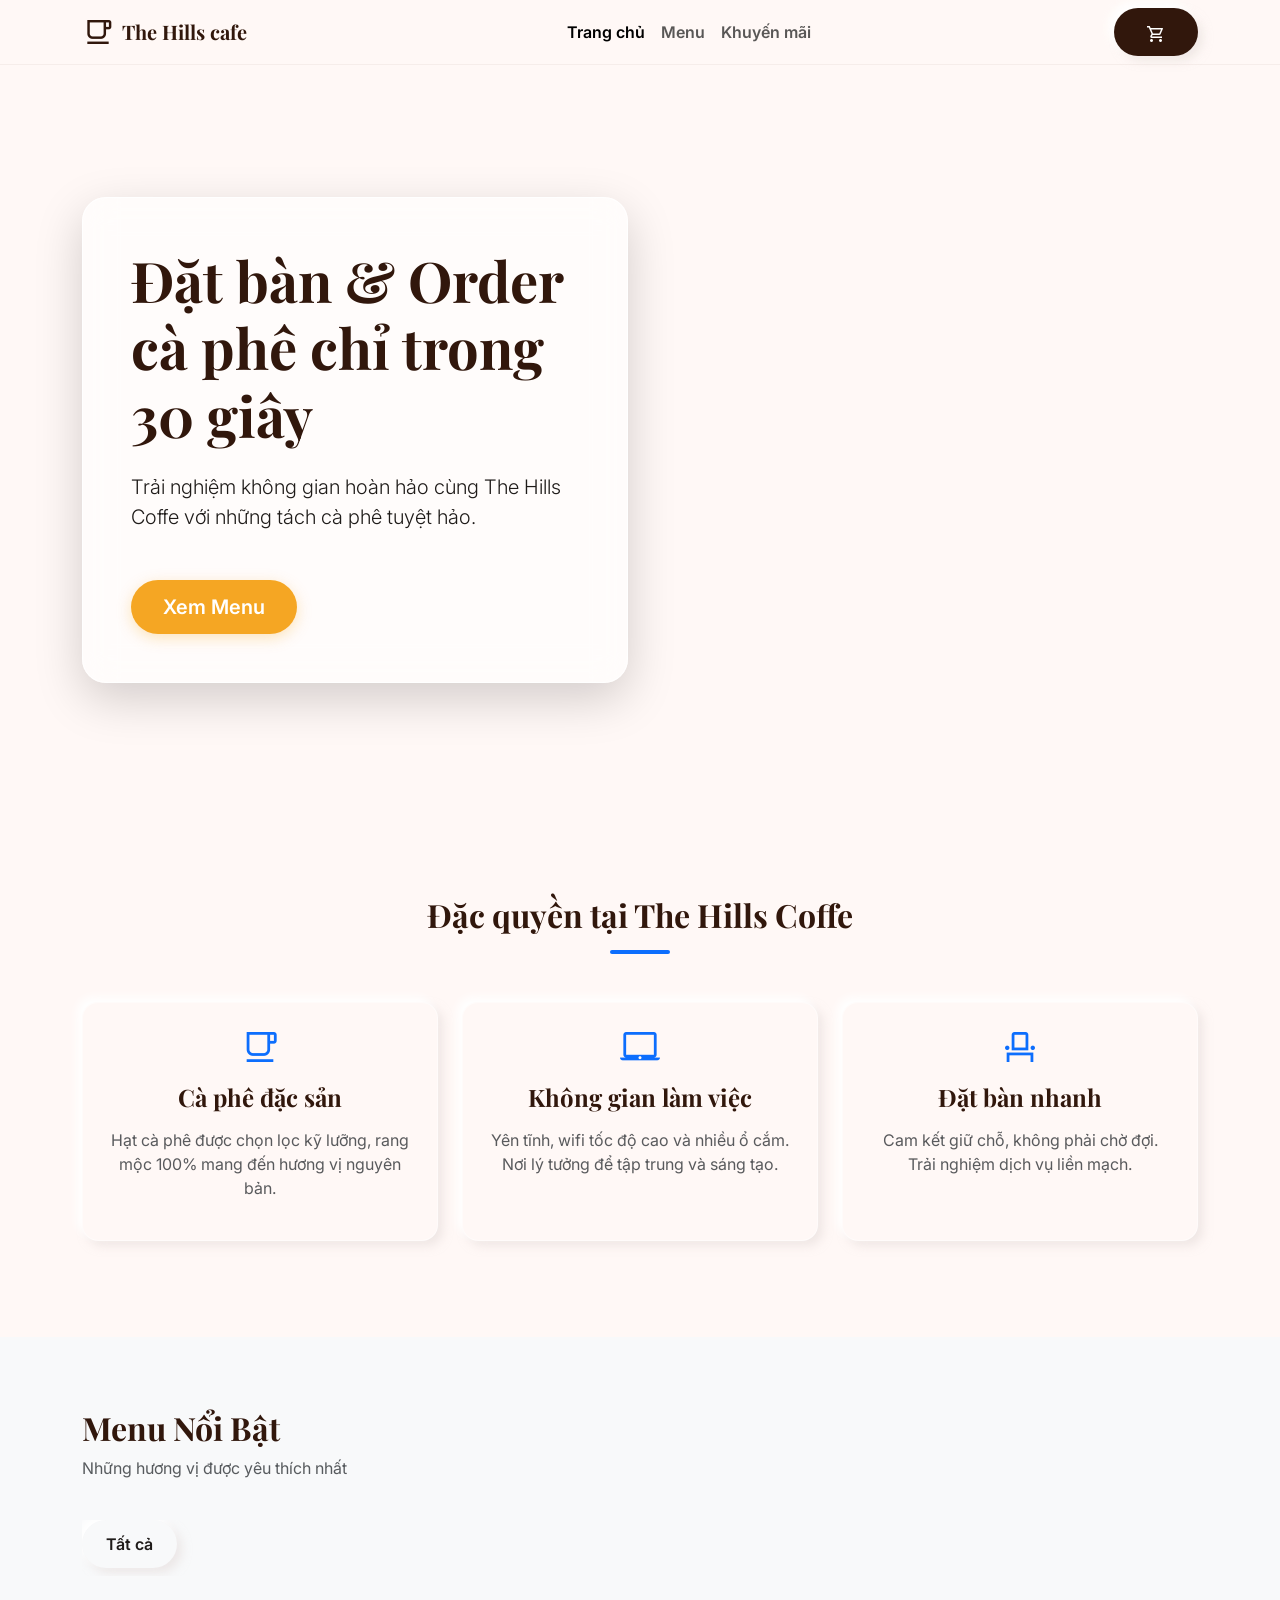
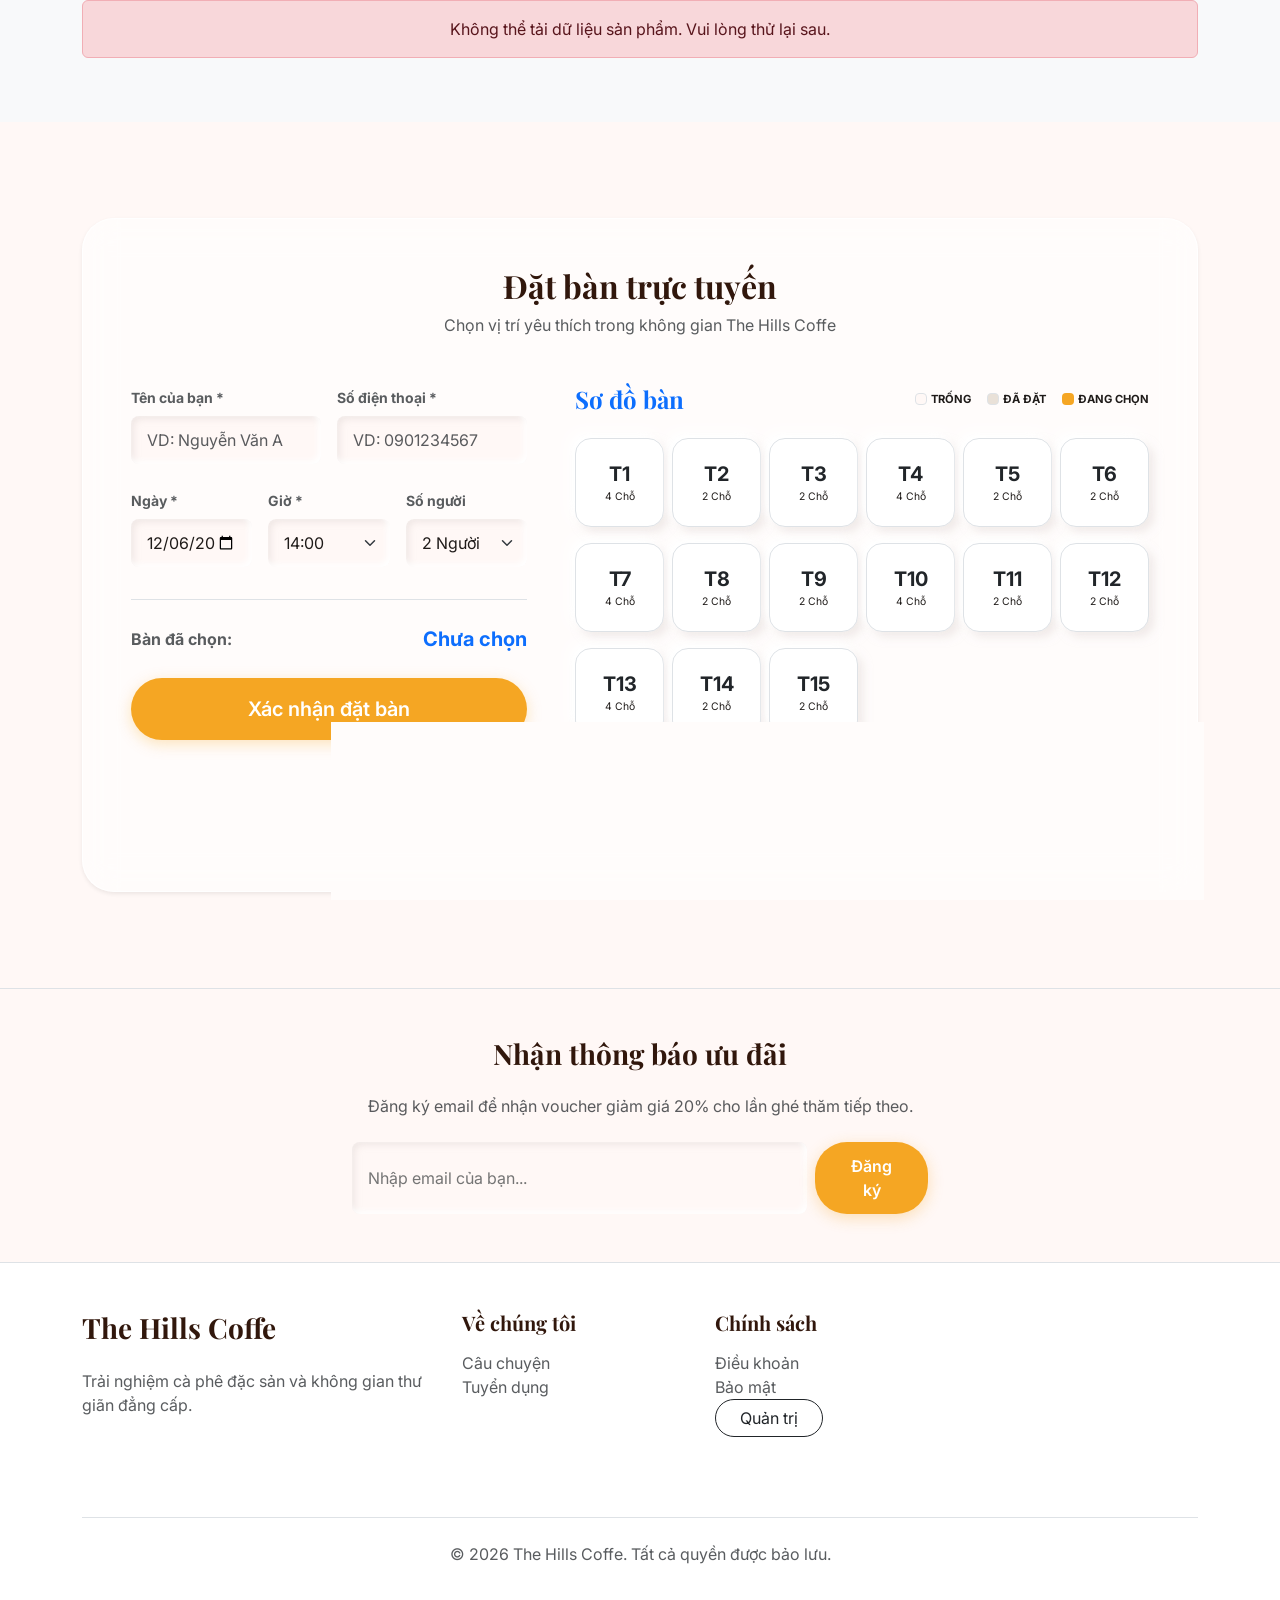
==== commit a6fe8132: "update lại tên vì tên cũ xấu quá" ====
--- a/index.html
+++ b/index.html
@@ -65,7 +65,8 @@
                 <div class="col-lg-6">
                     <div class="glass-panel p-4 p-md-5 shadow-lg">
                         <h1 class="display-4 fw-bold mb-4">Đặt bàn & Order cà phê chỉ trong 30 giây</h1>
-                        <p class="lead mb-5">Trải nghiệm không gian hoàn hảo cùng CaféBook với những tách cà phê tuyệt
+                        <p class="lead mb-5">Trải nghiệm không gian hoàn hảo cùng The Hills Coffe với những tách cà phê
+                            tuyệt
                             hảo.</p>
                         <div class="d-flex flex-wrap gap-3">
                             <a href="#menu-section" class="btn btn-accent-custom btn-lg">Xem Menu</a>
@@ -80,7 +81,7 @@
     <section class="py-5">
         <div class="container my-5">
             <div class="text-center mb-5">
-                <h2 class="mb-3">Đặc quyền tại CaféBook</h2>
+                <h2 class="mb-3">Đặc quyền tại The Hills Coffe</h2>
                 <div class="mx-auto bg-primary rounded-pill" style="width: 60px; height: 4px;"></div>
             </div>
             <div class="row g-4">
@@ -150,7 +151,7 @@
                 style="border-radius: 2rem;">
                 <div class="text-center mb-5 position-relative z-1">
                     <h2 class="mb-2">Đặt bàn trực tuyến</h2>
-                    <p class="text-muted">Chọn vị trí yêu thích trong không gian CaféBook</p>
+                    <p class="text-muted">Chọn vị trí yêu thích trong không gian The Hills Coffe</p>
                 </div>
 
                 <div class="row g-5 position-relative z-1">
@@ -266,7 +267,7 @@
         <div class="container">
             <div class="row g-4">
                 <div class="col-md-4">
-                    <h3 class="mb-4">CaféBook</h3>
+                    <h3 class="mb-4">The Hills Coffe</h3>
                     <p class="text-muted">Trải nghiệm cà phê đặc sản và không gian thư giãn đẳng cấp.</p>
                 </div>
                 <div class="col-md-8">
@@ -290,7 +291,7 @@
                 </div>
             </div>
             <div class="text-center mt-5 pt-4 border-top text-muted">
-                &copy; 2026 CaféBook. Tất cả quyền được bảo lưu.
+                &copy; 2026 The Hills Coffe. Tất cả quyền được bảo lưu.
             </div>
         </div>
     </footer>
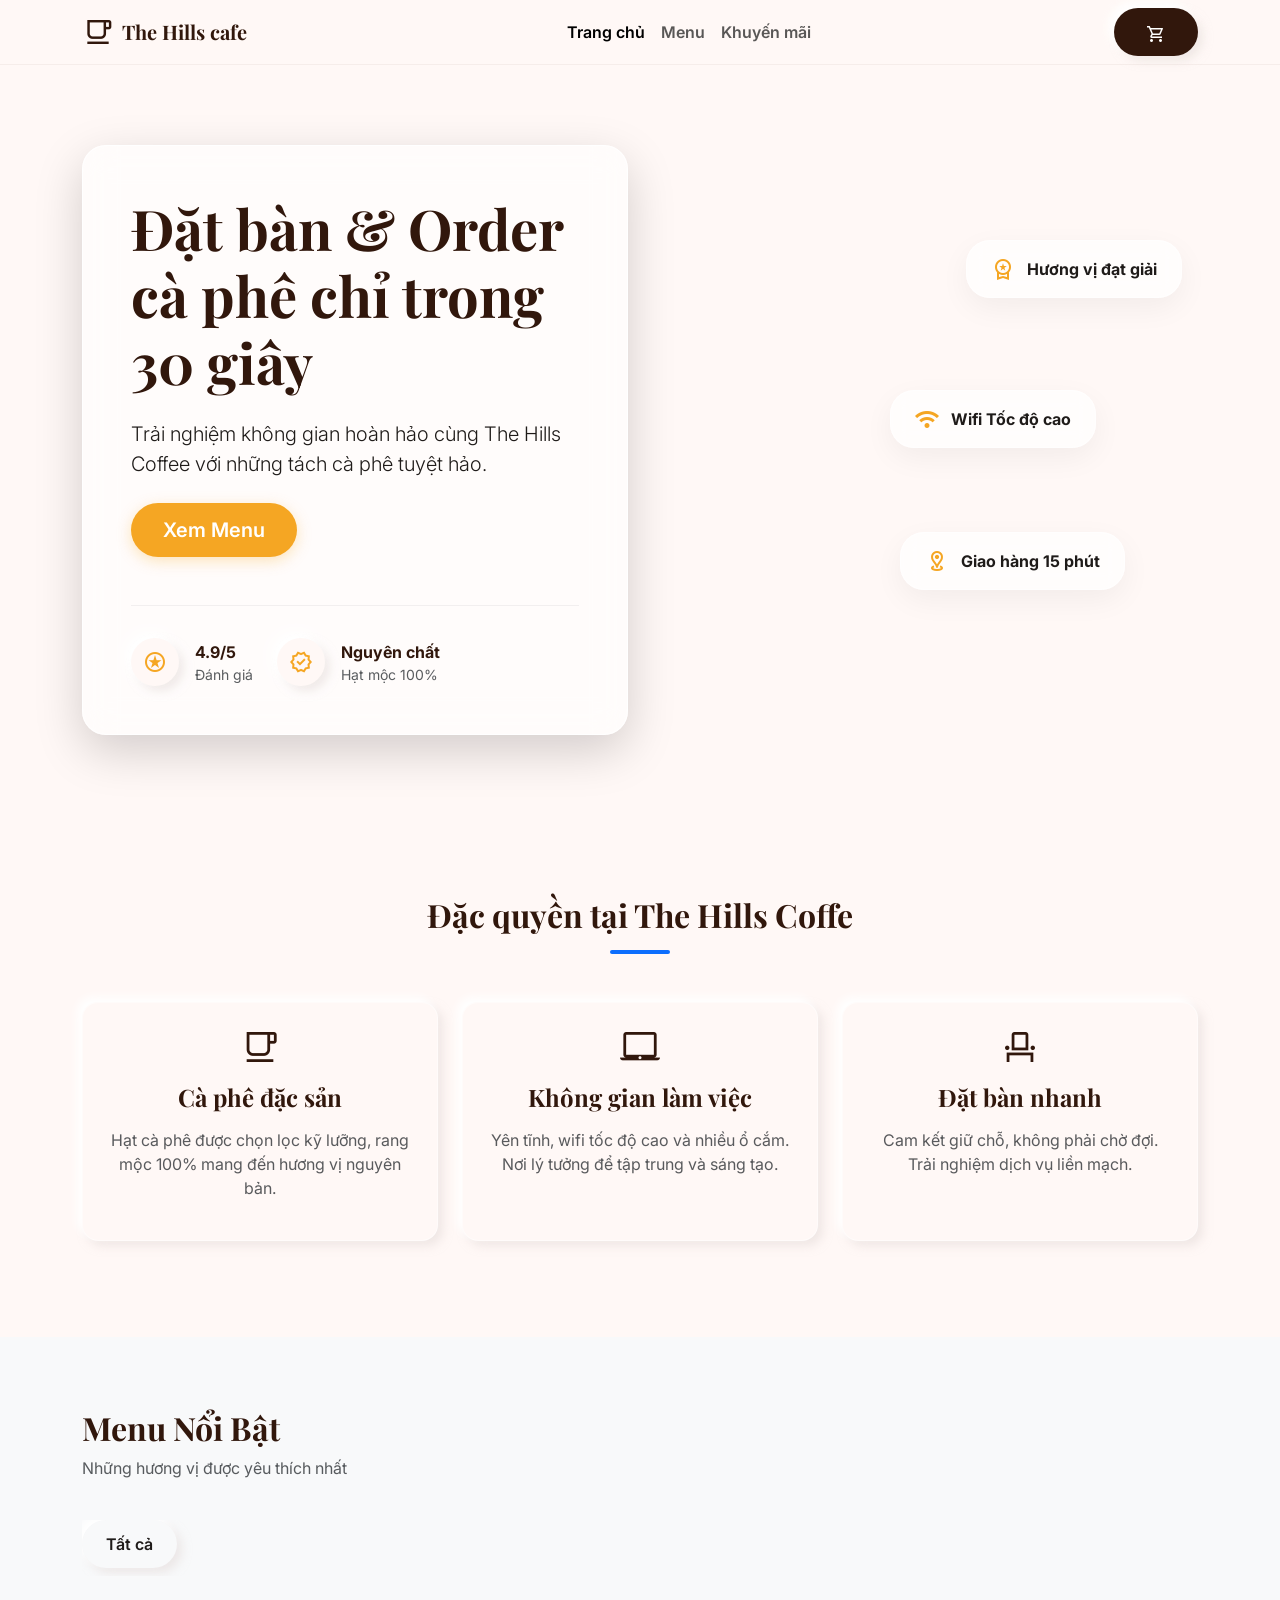
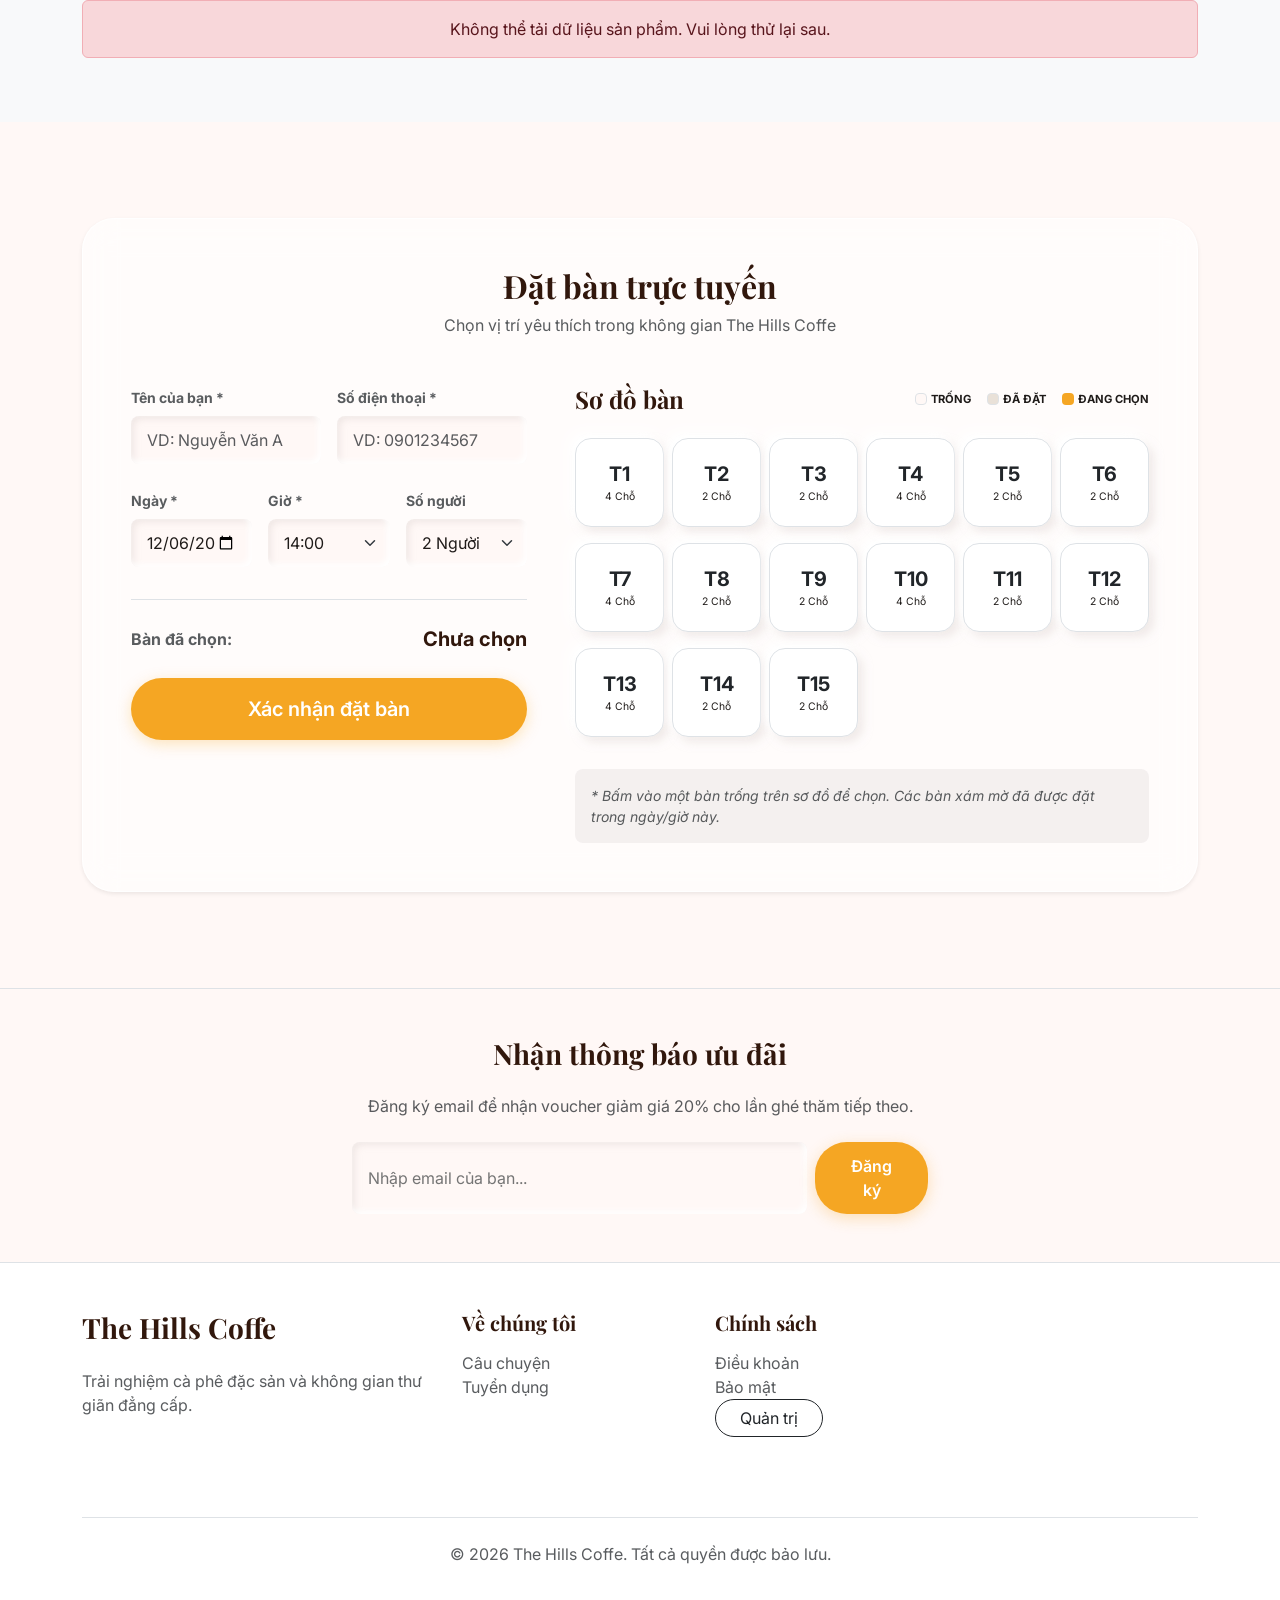
==== commit e47d371d: "update đầy đủ hơn bản cũ" ====
--- a/index.html
+++ b/index.html
@@ -61,16 +61,52 @@
         <div class="hero-bg"></div>
         <div class="hero-gradient"></div>
         <div class="container hero-content">
-            <div class="row">
+            <div class="row align-items-center">
                 <div class="col-lg-6">
                     <div class="glass-panel p-4 p-md-5 shadow-lg">
                         <h1 class="display-4 fw-bold mb-4">Đặt bàn & Order cà phê chỉ trong 30 giây</h1>
-                        <p class="lead mb-5">Trải nghiệm không gian hoàn hảo cùng The Hills Coffe với những tách cà phê
-                            tuyệt
-                            hảo.</p>
-                        <div class="d-flex flex-wrap gap-3">
+                        <p class="lead mb-4">Trải nghiệm không gian hoàn hảo cùng The Hills Coffee với những tách cà phê tuyệt hảo.</p>
+                        <div class="d-flex flex-wrap gap-3 mb-5">
                             <a href="#menu-section" class="btn btn-accent-custom btn-lg">Xem Menu</a>
                         </div>
+                        
+                        <!-- Trust Bar -->
+                        <div class="trust-badges d-flex flex-wrap gap-4">
+                            <div class="trust-item">
+                                <div class="trust-icon">
+                                    <span class="material-symbols-outlined">stars</span>
+                                </div>
+                                <div>
+                                    <div class="fw-bold text-primary">4.9/5</div>
+                                    <div class="small text-muted">Đánh giá</div>
+                                </div>
+                            </div>
+                            <div class="trust-item">
+                                <div class="trust-icon">
+                                    <span class="material-symbols-outlined">verified</span>
+                                </div>
+                                <div>
+                                    <div class="fw-bold text-primary">Nguyên chất</div>
+                                    <div class="small text-muted">Hạt mộc 100%</div>
+                                </div>
+                            </div>
+                        </div>
+                    </div>
+                </div>
+                
+                <!-- Floating Elements Column -->
+                <div class="col-lg-6 d-none d-lg-block position-relative" style="height: 500px;">
+                    <div class="floating-element badge-1 float-badge">
+                        <span class="material-symbols-outlined text-accent">workspace_premium</span>
+                        <div class="fw-bold">Hương vị đạt giải</div>
+                    </div>
+                    <div class="floating-element badge-2 float-badge">
+                        <span class="material-symbols-outlined text-accent">distance</span>
+                        <div class="fw-bold">Giao hàng 15 phút</div>
+                    </div>
+                    <div class="floating-element badge-3 float-badge">
+                        <span class="material-symbols-outlined text-accent">wifi</span>
+                        <div class="fw-bold">Wifi Tốc độ cao</div>
                     </div>
                 </div>
             </div>
--- a/css/style.css
+++ b/css/style.css
@@ -24,6 +24,11 @@
   font-weight: 700;
 }
 
+.text-primary { color: var(--primary-color) !important; }
+.text-accent { color: var(--accent-color) !important; }
+
+
+
 /* Glassmorphism Navbar */
 .glass-nav {
   background: var(--glass-bg);
@@ -137,6 +142,61 @@
   z-index: 2;
 }
 
+/* Floating Elements */
+.floating-element {
+  position: absolute;
+  z-index: 3;
+  animation: float 6s ease-in-out infinite;
+}
+
+.float-badge {
+  background: rgba(255, 255, 255, 0.7);
+  backdrop-filter: blur(10px);
+  padding: 1rem 1.5rem;
+  border-radius: 1.5rem;
+  border: 1px solid rgba(255, 255, 255, 0.5);
+  box-shadow: 0 10px 30px rgba(0, 0, 0, 0.05);
+  display: flex;
+  align-items: center;
+  gap: 0.75rem;
+  max-width: fit-content;
+}
+
+.badge-1 { top: 10%; right: 5%; animation-delay: 0s; }
+.badge-2 { bottom: 20%; right: 15%; animation-delay: 2s; }
+.badge-3 { top: 40%; right: 20%; animation-delay: 4s; }
+
+@keyframes float {
+  0%, 100% { transform: translateY(0); }
+  50% { transform: translateY(-20px); }
+}
+
+/* Trust Section */
+.trust-badges {
+  margin-top: 3rem;
+  padding-top: 2rem;
+  border-top: 1px solid rgba(0,0,0,0.05);
+}
+
+.trust-item {
+  display: flex;
+  align-items: center;
+  gap: 1rem;
+}
+
+.trust-icon {
+  width: 48px;
+  height: 48px;
+  background: var(--surface-color);
+  border-radius: 50%;
+  display: flex;
+  align-items: center;
+  justify-content: center;
+  color: var(--accent-color);
+  box-shadow: var(--neu-shadow);
+}
+
+
 /* Product Cards */
 .product-img-wrapper {
   height: 220px;
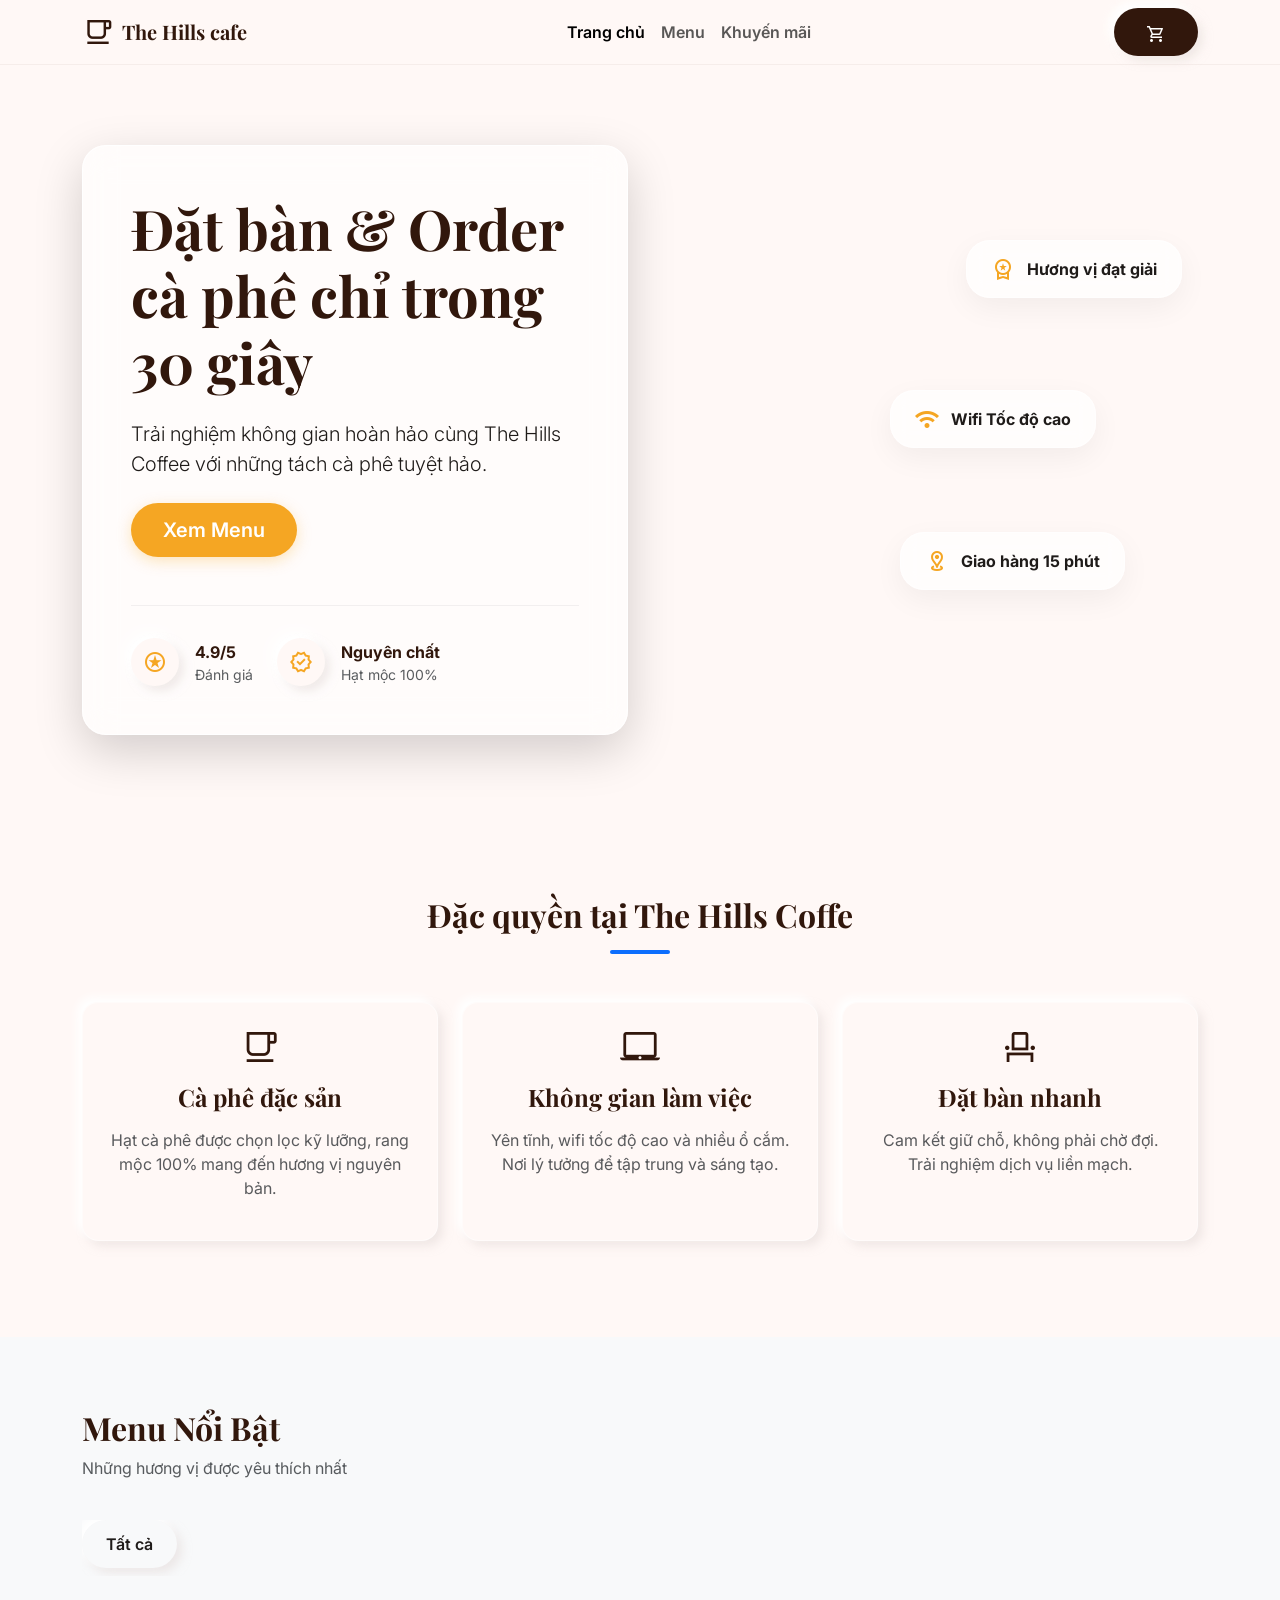
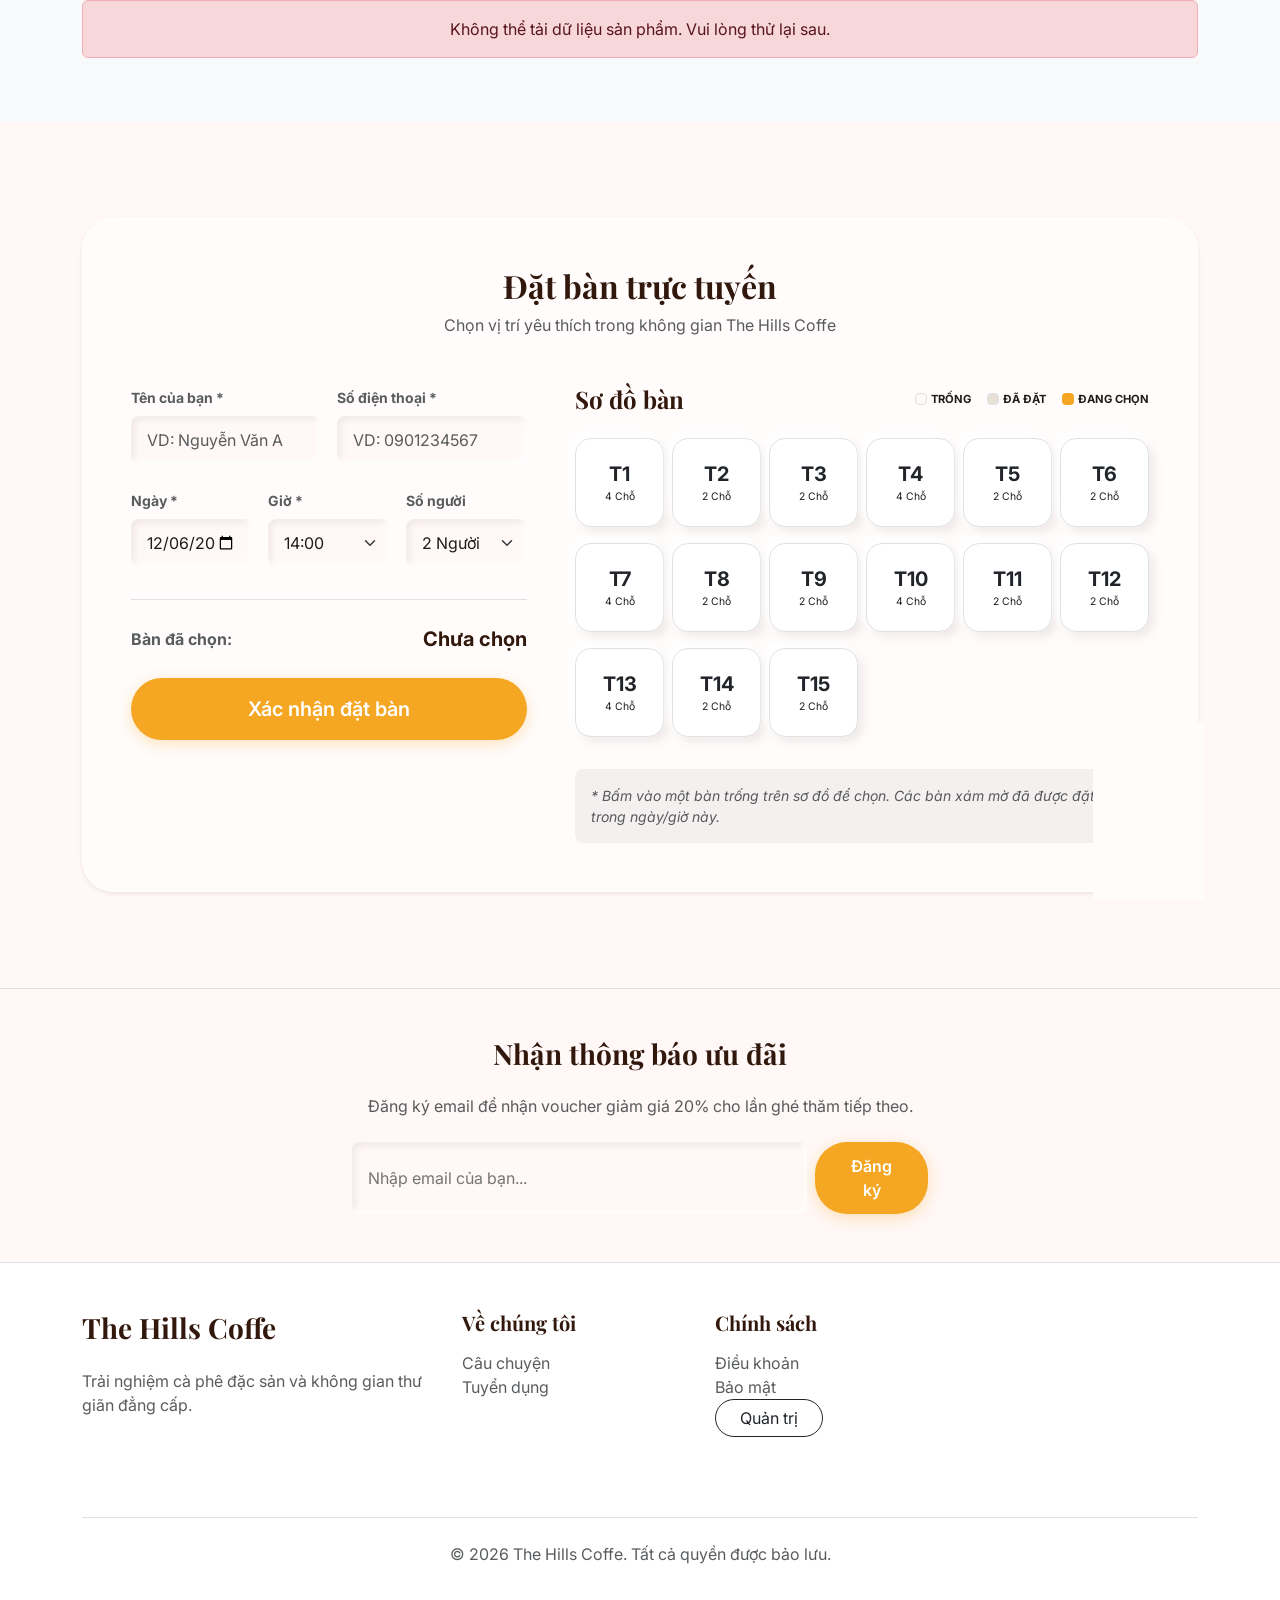
==== commit 47f1b14f: "124" ====
--- a/index.html
+++ b/index.html
@@ -25,7 +25,11 @@
 
 <body>
 
-    <!-- TopNavBar -->
+    <!-- 
+      TopNavBar: Thanh điều hướng nằm trên cùng của trang web 
+      - fixed-top: Giữ thanh điều hướng luôn cố định ở trên cùng khi cuộn trang
+      - glass-nav: Hiệu ứng kính mờ (kết hợp với CSS) tạo sự hiện đại
+    -->
     <nav class="navbar navbar-expand-lg fixed-top glass-nav">
         <div class="container container-max">
             <a class="navbar-brand d-flex align-items-center gap-2" href="index.html">
@@ -56,7 +60,10 @@
         </div>
     </nav>
 
-    <!-- Hero Section -->
+    <!-- 
+      Hero Section: Phần hiển thị thông điệp chính ngay khi vừa vào trang (banner đầu tiên)
+      - Dùng để thu hút sự chú ý của khách hàng ngay lập tức
+    -->
     <header class="hero-section">
         <div class="hero-bg"></div>
         <div class="hero-gradient"></div>
@@ -180,7 +187,10 @@
         </div>
     </section>
 
-    <!-- Booking Section -->
+    <!-- 
+      Menu Section: Nơi hiển thị danh sách các sản phẩm/đồ uống 
+      - id="menu-section": Để đường link Menu ở Navbar có thể cuộn đúng xuống khu vực này
+    -->
     <section class="py-5" id="booking-section">
         <div class="container my-5">
             <div class="glass-panel p-4 p-md-5 position-relative overflow-hidden shadow-sm"
@@ -332,7 +342,10 @@
         </div>
     </footer>
 
-    <!-- Cart Offcanvas -->
+    <!-- 
+      Cart Offcanvas: Giỏ hàng dạng trượt từ cạnh phải màn hình vào (Offcanvas của Bootstrap) 
+      - offcanvas-end: Hiển thị ở cạnh phải màn hình
+    -->
     <div class="offcanvas offcanvas-end" tabindex="-1" id="cartOffcanvas" aria-labelledby="cartOffcanvasLabel">
         <div class="offcanvas-header border-bottom">
             <h5 class="offcanvas-title d-flex align-items-center gap-2 font-playfair fw-bold" id="cartOffcanvasLabel">
--- a/css/style.css
+++ b/css/style.css
@@ -315,3 +315,83 @@
   border-bottom: 1px solid var(--glass-border);
   vertical-align: middle;
 }
+
+/* ==========================================
+   CUSTOM TOAST NOTIFICATIONS
+   ========================================== */
+#toast-container {
+    position: fixed;
+    top: 20px;
+    right: 20px;
+    z-index: 9999;
+    display: flex;
+    flex-direction: column;
+    gap: 10px;
+}
+
+.toast-custom {
+    min-width: 300px;
+    background: rgba(255, 255, 255, 0.85);
+    backdrop-filter: blur(12px);
+    -webkit-backdrop-filter: blur(12px);
+    border: 1px solid rgba(255, 255, 255, 0.5);
+    border-radius: 12px;
+    padding: 16px;
+    box-shadow: 0 8px 32px rgba(0, 0, 0, 0.1);
+    display: flex;
+    align-items: center;
+    gap: 12px;
+    transform: translateX(120%);
+    transition: transform 0.4s cubic-bezier(0.175, 0.885, 0.32, 1.275), opacity 0.4s ease;
+    opacity: 0;
+}
+
+.toast-custom.show {
+    transform: translateX(0);
+    opacity: 1;
+}
+
+.toast-custom.hide {
+    transform: translateX(120%);
+    opacity: 0;
+}
+
+.toast-icon {
+    width: 32px;
+    height: 32px;
+    border-radius: 50%;
+    display: flex;
+    align-items: center;
+    justify-content: center;
+    flex-shrink: 0;
+}
+
+.toast-success .toast-icon { background-color: #d1fae5; color: #059669; }
+.toast-error .toast-icon { background-color: #fee2e2; color: #dc2626; }
+.toast-info .toast-icon { background-color: #e0f2fe; color: #0284c7; }
+
+.toast-content {
+    flex-grow: 1;
+}
+
+.toast-title {
+    font-weight: 700;
+    margin-bottom: 2px;
+    font-size: 0.95rem;
+    color: var(--primary-color);
+}
+
+.toast-message {
+    font-size: 0.85rem;
+    color: var(--on-surface-variant);
+}
+
+.toast-close {
+    cursor: pointer;
+    color: #94a3b8;
+    transition: color 0.2s;
+}
+
+.toast-close:hover {
+    color: var(--on-surface-color);
+}
